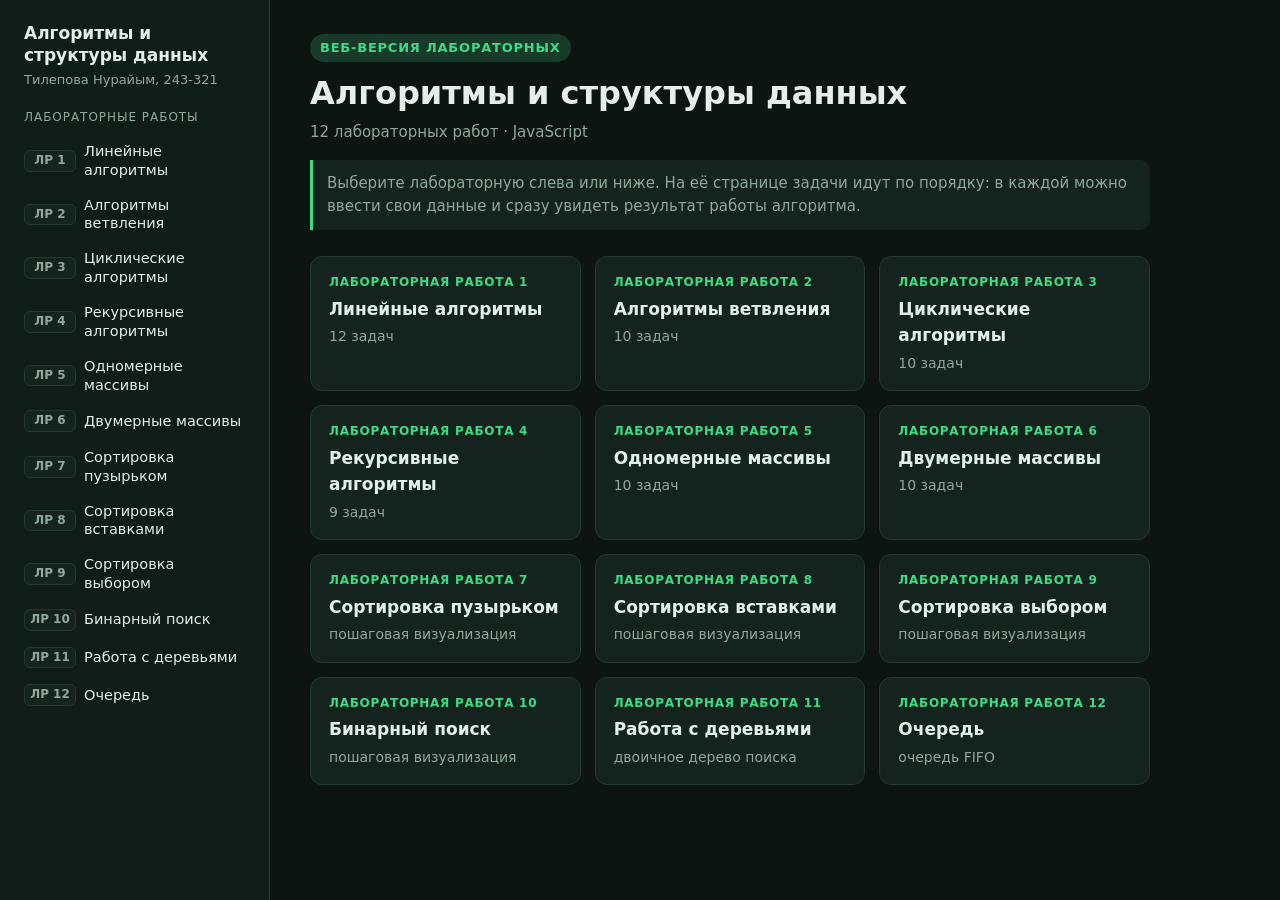
==== web/index.html @ 8694693c "Add web version of all labs" ====
<!doctype html>
<html lang="ru">
<head>
  <meta charset="utf-8">
  <meta name="viewport" content="width=device-width, initial-scale=1">
  <title>Алгоритмы и структуры данных — лабораторные работы</title>
  <link rel="stylesheet" href="assets/style.css">
</head>
<body>
  <noscript>Для работы страницы нужен включённый JavaScript.</noscript>
  <script src="assets/app.js"></script>
  <script>App.renderIndex();</script>
</body>
</html>
---- web/assets/style.css ----
/* Тёмная тема в зелёных тонах */
:root {
  --bg: #0d1512;
  --sidebar: #101c17;
  --surface: #14231d;
  --surface-2: #1a2d25;
  --text: #e3efe8;
  --muted: #8fa89b;
  --border: #24392f;
  --accent: #3ddc84;
  --accent-strong: #2bb36a;
  --accent-soft: #173a2a;
  --on-accent: #06140d;
  --ok-soft: #0f2a1d;
  --error: #ff8a80;
  --error-soft: #3a1a1a;
  --mark: #4a4317;
  --mark-border: #d9b938;
  --code-bg: #1d332a;
  --radius: 12px;
  color-scheme: dark;
}

* { box-sizing: border-box; }

html { scroll-behavior: smooth; }

body {
  margin: 0;
  font-family: "Segoe UI", system-ui, -apple-system, Roboto, sans-serif;
  font-size: 16px;
  line-height: 1.55;
  background: var(--bg);
  color: var(--text);
}

a { color: var(--accent); }

/* ---------- раскладка: боковое меню + содержимое ---------- */

.layout {
  display: grid;
  grid-template-columns: 270px 1fr;
  min-height: 100vh;
}

.sidebar {
  background: var(--sidebar);
  border-right: 1px solid var(--border);
  padding: 22px 14px;
  position: sticky;
  top: 0;
  height: 100vh;
  overflow-y: auto;
}

.brand {
  display: block;
  padding: 0 10px 18px;
  text-decoration: none;
  color: var(--text);
}
.brand .subject { font-weight: 700; font-size: 17px; line-height: 1.3; }
.brand .author { font-size: 13px; color: var(--muted); margin-top: 4px; }

.side-title {
  font-size: 12px;
  text-transform: uppercase;
  letter-spacing: 0.08em;
  color: var(--muted);
  padding: 0 10px 8px;
}

.side-nav { display: flex; flex-direction: column; gap: 2px; }

.side-nav a {
  display: grid;
  grid-template-columns: 52px 1fr;
  align-items: center;
  gap: 8px;
  padding: 7px 10px;
  border-radius: 9px;
  text-decoration: none;
  color: var(--text);
  font-size: 14.5px;
  line-height: 1.3;
}
.side-nav a .badge {
  font-size: 12px;
  font-weight: 600;
  color: var(--muted);
  background: var(--surface);
  border: 1px solid var(--border);
  border-radius: 6px;
  text-align: center;
  padding: 2px 0;
}
.side-nav a:hover { background: var(--surface); }
.side-nav a.current { background: var(--accent-soft); color: var(--accent); }
.side-nav a.current .badge { background: var(--accent); border-color: var(--accent); color: var(--on-accent); }

.mobile-nav { display: none; }

main {
  max-width: 920px;
  width: 100%;
  padding: 34px 40px 64px;
}

/* ---------- заголовок страницы ---------- */

.page-head { margin-bottom: 26px; }
.eyebrow {
  display: inline-block;
  font-size: 13px;
  font-weight: 600;
  letter-spacing: 0.06em;
  text-transform: uppercase;
  color: var(--accent);
  background: var(--accent-soft);
  padding: 4px 10px;
  border-radius: 999px;
}
h1 { font-size: 32px; line-height: 1.2; margin: 12px 0 8px; font-weight: 700; }
.meta { color: var(--muted); font-size: 15px; }
.hint {
  margin-top: 16px;
  padding: 12px 14px;
  border-left: 3px solid var(--accent);
  background: var(--surface);
  border-radius: 0 10px 10px 0;
  color: var(--muted);
  font-size: 15px;
}

h2 { font-size: 18px; margin: 0 0 6px; display: flex; align-items: center; gap: 10px; }
h2 .task-num {
  flex: none;
  padding: 3px 11px;
  border-radius: 8px;
  background: var(--accent-soft);
  color: var(--accent);
  font-size: 15px;
}

/* ---------- главная ---------- */

.lab-grid {
  display: grid;
  grid-template-columns: repeat(auto-fill, minmax(230px, 1fr));
  gap: 14px;
}

.lab-card {
  display: block;
  padding: 16px 18px;
  background: var(--surface);
  border: 1px solid var(--border);
  border-radius: var(--radius);
  text-decoration: none;
  color: var(--text);
  transition: border-color 0.15s, transform 0.15s;
}
.lab-card:hover { border-color: var(--accent); transform: translateY(-2px); }
.lab-card .num { font-size: 12px; font-weight: 600; letter-spacing: 0.06em; text-transform: uppercase; color: var(--accent); }
.lab-card .name { font-weight: 600; font-size: 17px; margin: 4px 0; }
.lab-card .count { font-size: 14px; color: var(--muted); }

/* ---------- карточка задачи ---------- */

.task {
  background: var(--surface);
  border: 1px solid var(--border);
  border-radius: var(--radius);
  padding: 18px 20px 20px;
  margin-bottom: 16px;
  scroll-margin-top: 16px;
}

.task .statement { margin: 4px 0 14px; color: var(--text); }
code {
  background: var(--code-bg);
  padding: 1px 6px;
  border-radius: 5px;
  font-size: 0.92em;
  font-family: Consolas, "Cascadia Mono", monospace;
}

.fields { display: flex; flex-wrap: wrap; gap: 10px 14px; align-items: flex-end; }
.field { display: flex; flex-direction: column; gap: 4px; }
.field.wide { flex: 1 1 100%; }
.field label { font-size: 13.5px; color: var(--muted); }

.field input, .field textarea {
  font: inherit;
  color: var(--text);
  background: var(--bg);
  border: 1px solid var(--border);
  border-radius: 8px;
  padding: 7px 10px;
  min-width: 0;
}
.field input { width: 130px; }
.field.wide input { width: 100%; }
.field textarea { width: 100%; min-height: 110px; font-family: Consolas, "Cascadia Mono", monospace; resize: vertical; }
.field input:focus, .field textarea:focus { outline: none; border-color: var(--accent); box-shadow: 0 0 0 3px var(--accent-soft); }

.actions { display: flex; flex-wrap: wrap; gap: 8px; margin-top: 14px; }

button {
  font: inherit;
  font-size: 15px;
  border: 1px solid var(--border);
  background: var(--surface-2);
  color: var(--text);
  border-radius: 8px;
  padding: 7px 14px;
  cursor: pointer;
}
button:hover { border-color: var(--accent); color: var(--accent); }
button.primary { background: var(--accent); border-color: var(--accent); color: var(--on-accent); font-weight: 600; }
button.primary:hover { background: var(--accent-strong); color: var(--on-accent); }

.output {
  margin-top: 14px;
  padding: 12px 14px;
  border-radius: 8px;
  background: var(--ok-soft);
  border: 1px solid #1f4a33;
  white-space: pre-wrap;
  font-family: Consolas, "Cascadia Mono", monospace;
  font-size: 15px;
  overflow-x: auto;
}
.output.error { background: var(--error-soft); border-color: #5a2626; color: var(--error); font-family: inherit; }
.output:empty { display: none; }
.output.rich { white-space: normal; font-family: inherit; background: var(--bg); border-color: var(--border); }

/* ---------- таблица шагов ---------- */

.steps { border-collapse: collapse; width: 100%; font-size: 15px; }
.steps th, .steps td { padding: 7px 8px; border-bottom: 1px solid var(--border); text-align: left; vertical-align: top; }
.steps th { color: var(--muted); font-weight: 500; font-size: 13px; }
.steps td:first-child { white-space: nowrap; color: var(--muted); }
.steps .cells { flex-wrap: nowrap; }
.steps td:last-child { min-width: 180px; }

.cells { display: flex; flex-wrap: wrap; gap: 4px; }
.cell {
  min-width: 36px;
  padding: 3px 6px;
  border-radius: 6px;
  border: 1px solid var(--border);
  background: var(--surface);
  text-align: center;
  font-family: Consolas, "Cascadia Mono", monospace;
}
.cell.done { background: var(--accent-soft); border-color: var(--accent-strong); color: var(--accent); }
.cell.hot { background: var(--mark); border-color: var(--mark-border); }
.cell.mid { background: var(--accent); border-color: var(--accent); color: var(--on-accent); font-weight: 700; }
.cell.out { opacity: 0.3; }

.summary { margin-top: 12px; font-size: 15px; }
.legend { display: flex; flex-wrap: wrap; gap: 14px; font-size: 13px; color: var(--muted); margin: 0 0 10px; }
.legend .cell { display: inline-block; min-width: 18px; padding: 0 4px; margin-right: 4px; vertical-align: middle; }

/* ---------- дерево ---------- */

.tree-box { overflow-x: auto; margin-top: 14px; border: 1px solid var(--border); border-radius: 10px; background: var(--bg); }
.tree-box svg { display: block; margin: 0 auto; }
.tree-box line { stroke: #3d5a4c; stroke-width: 2; }
.tree-box circle { fill: var(--surface-2); stroke: var(--accent); stroke-width: 2; }
.tree-box circle.on-path { fill: var(--accent-soft); }
.tree-box circle.found { fill: var(--mark); stroke: var(--mark-border); }
.tree-box text { fill: var(--text); font-size: 14px; font-family: Consolas, monospace; text-anchor: middle; dominant-baseline: central; }
.tree-empty { padding: 24px; text-align: center; color: var(--muted); }

/* ---------- очередь ---------- */

.queue-view { display: flex; align-items: center; gap: 8px; flex-wrap: wrap; margin-top: 14px; min-height: 52px; padding: 12px; border: 1px dashed var(--border); border-radius: 10px; }
.queue-end { font-size: 13px; color: var(--muted); }
.queue-item { padding: 8px 14px; border-radius: 8px; background: var(--accent-soft); border: 1px solid var(--accent-strong); font-weight: 600; }
.queue-item.first { background: var(--mark); border-color: var(--mark-border); }
.queue-empty { color: var(--muted); }

.log { margin-top: 12px; font-size: 14px; color: var(--muted); max-height: 200px; overflow-y: auto; }
.log div { padding: 3px 0; border-bottom: 1px dashed var(--border); }

.help { font-size: 14px; color: var(--muted); margin-top: 8px; }

/* ---------- переход между лабами ---------- */

.pager { display: flex; justify-content: space-between; gap: 12px; margin-top: 28px; flex-wrap: wrap; }
.pager a {
  flex: 1 1 240px;
  padding: 12px 16px;
  border: 1px solid var(--border);
  border-radius: 10px;
  background: var(--surface);
  text-decoration: none;
  color: var(--text);
}
.pager a:hover { border-color: var(--accent); }
.pager a.next { text-align: right; }
.pager small { display: block; color: var(--muted); font-size: 13px; }

/* ---------- мобильная версия ---------- */

@media (max-width: 860px) {
  .layout { grid-template-columns: 1fr; }
  .sidebar { display: none; }
  .mobile-nav {
    display: flex;
    gap: 10px;
    align-items: center;
    padding: 10px 16px;
    background: var(--sidebar);
    border-bottom: 1px solid var(--border);
    position: sticky;
    top: 0;
    z-index: 10;
  }
  .mobile-nav a { color: var(--text); font-weight: 700; text-decoration: none; white-space: nowrap; }
  .mobile-nav select {
    flex: 1;
    min-width: 0;
    font: inherit;
    font-size: 15px;
    color: var(--text);
    background: var(--surface);
    border: 1px solid var(--border);
    border-radius: 8px;
    padding: 7px 8px;
  }
  main { padding: 22px 16px 48px; }
  h1 { font-size: 25px; }
  .task { padding: 14px; }
  .field input { width: 110px; }
}
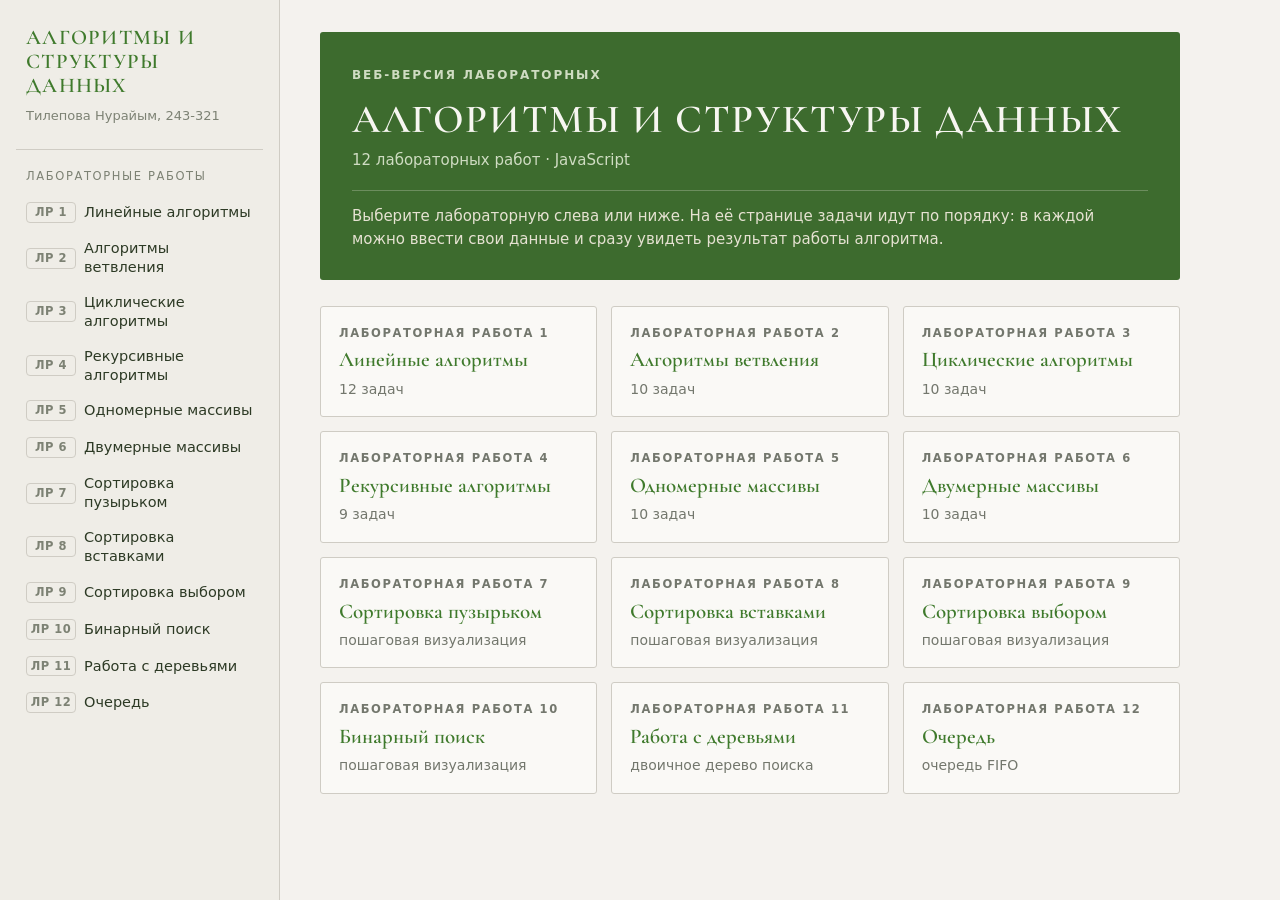
==== commit 59ae2f4f: "Restyle web version: olive and cream palette" ====
--- a/web/index.html
+++ b/web/index.html
@@ -4,6 +4,9 @@
   <meta charset="utf-8">
   <meta name="viewport" content="width=device-width, initial-scale=1">
   <title>Алгоритмы и структуры данных — лабораторные работы</title>
+  <link rel="preconnect" href="https://fonts.googleapis.com">
+  <link rel="preconnect" href="https://fonts.gstatic.com" crossorigin>
+  <link rel="stylesheet" href="https://fonts.googleapis.com/css2?family=Cormorant+Garamond:wght@500;600;700&display=swap">
   <link rel="stylesheet" href="assets/style.css">
 </head>
 <body>
--- a/web/assets/style.css
+++ b/web/assets/style.css
@@ -1,339 +1,379 @@
-/* Тёмная тема в зелёных тонах */
-:root {
-  --bg: #0d1512;
-  --sidebar: #101c17;
-  --surface: #14231d;
-  --surface-2: #1a2d25;
-  --text: #e3efe8;
-  --muted: #8fa89b;
-  --border: #24392f;
-  --accent: #3ddc84;
-  --accent-strong: #2bb36a;
-  --accent-soft: #173a2a;
-  --on-accent: #06140d;
-  --ok-soft: #0f2a1d;
-  --error: #ff8a80;
-  --error-soft: #3a1a1a;
-  --mark: #4a4317;
-  --mark-border: #d9b938;
-  --code-bg: #1d332a;
-  --radius: 12px;
-  color-scheme: dark;
-}
-
-* { box-sizing: border-box; }
-
-html { scroll-behavior: smooth; }
-
-body {
-  margin: 0;
-  font-family: "Segoe UI", system-ui, -apple-system, Roboto, sans-serif;
-  font-size: 16px;
-  line-height: 1.55;
-  background: var(--bg);
-  color: var(--text);
-}
-
-a { color: var(--accent); }
-
-/* ---------- раскладка: боковое меню + содержимое ---------- */
-
-.layout {
-  display: grid;
-  grid-template-columns: 270px 1fr;
-  min-height: 100vh;
-}
-
-.sidebar {
-  background: var(--sidebar);
-  border-right: 1px solid var(--border);
-  padding: 22px 14px;
-  position: sticky;
-  top: 0;
-  height: 100vh;
-  overflow-y: auto;
-}
-
-.brand {
-  display: block;
-  padding: 0 10px 18px;
-  text-decoration: none;
-  color: var(--text);
-}
-.brand .subject { font-weight: 700; font-size: 17px; line-height: 1.3; }
-.brand .author { font-size: 13px; color: var(--muted); margin-top: 4px; }
-
-.side-title {
-  font-size: 12px;
-  text-transform: uppercase;
-  letter-spacing: 0.08em;
-  color: var(--muted);
-  padding: 0 10px 8px;
-}
-
-.side-nav { display: flex; flex-direction: column; gap: 2px; }
-
-.side-nav a {
-  display: grid;
-  grid-template-columns: 52px 1fr;
-  align-items: center;
-  gap: 8px;
-  padding: 7px 10px;
-  border-radius: 9px;
-  text-decoration: none;
-  color: var(--text);
-  font-size: 14.5px;
-  line-height: 1.3;
-}
-.side-nav a .badge {
-  font-size: 12px;
-  font-weight: 600;
-  color: var(--muted);
-  background: var(--surface);
-  border: 1px solid var(--border);
-  border-radius: 6px;
-  text-align: center;
-  padding: 2px 0;
-}
-.side-nav a:hover { background: var(--surface); }
-.side-nav a.current { background: var(--accent-soft); color: var(--accent); }
-.side-nav a.current .badge { background: var(--accent); border-color: var(--accent); color: var(--on-accent); }
-
-.mobile-nav { display: none; }
-
-main {
-  max-width: 920px;
-  width: 100%;
-  padding: 34px 40px 64px;
-}
-
-/* ---------- заголовок страницы ---------- */
-
-.page-head { margin-bottom: 26px; }
-.eyebrow {
-  display: inline-block;
-  font-size: 13px;
-  font-weight: 600;
-  letter-spacing: 0.06em;
-  text-transform: uppercase;
-  color: var(--accent);
-  background: var(--accent-soft);
-  padding: 4px 10px;
-  border-radius: 999px;
-}
-h1 { font-size: 32px; line-height: 1.2; margin: 12px 0 8px; font-weight: 700; }
-.meta { color: var(--muted); font-size: 15px; }
-.hint {
-  margin-top: 16px;
-  padding: 12px 14px;
-  border-left: 3px solid var(--accent);
-  background: var(--surface);
-  border-radius: 0 10px 10px 0;
-  color: var(--muted);
-  font-size: 15px;
-}
-
-h2 { font-size: 18px; margin: 0 0 6px; display: flex; align-items: center; gap: 10px; }
-h2 .task-num {
-  flex: none;
-  padding: 3px 11px;
-  border-radius: 8px;
-  background: var(--accent-soft);
-  color: var(--accent);
-  font-size: 15px;
-}
-
-/* ---------- главная ---------- */
-
-.lab-grid {
-  display: grid;
-  grid-template-columns: repeat(auto-fill, minmax(230px, 1fr));
-  gap: 14px;
-}
-
-.lab-card {
-  display: block;
-  padding: 16px 18px;
-  background: var(--surface);
-  border: 1px solid var(--border);
-  border-radius: var(--radius);
-  text-decoration: none;
-  color: var(--text);
-  transition: border-color 0.15s, transform 0.15s;
-}
-.lab-card:hover { border-color: var(--accent); transform: translateY(-2px); }
-.lab-card .num { font-size: 12px; font-weight: 600; letter-spacing: 0.06em; text-transform: uppercase; color: var(--accent); }
-.lab-card .name { font-weight: 600; font-size: 17px; margin: 4px 0; }
-.lab-card .count { font-size: 14px; color: var(--muted); }
-
-/* ---------- карточка задачи ---------- */
-
-.task {
-  background: var(--surface);
-  border: 1px solid var(--border);
-  border-radius: var(--radius);
-  padding: 18px 20px 20px;
-  margin-bottom: 16px;
-  scroll-margin-top: 16px;
-}
-
-.task .statement { margin: 4px 0 14px; color: var(--text); }
-code {
-  background: var(--code-bg);
-  padding: 1px 6px;
-  border-radius: 5px;
-  font-size: 0.92em;
-  font-family: Consolas, "Cascadia Mono", monospace;
-}
-
-.fields { display: flex; flex-wrap: wrap; gap: 10px 14px; align-items: flex-end; }
-.field { display: flex; flex-direction: column; gap: 4px; }
-.field.wide { flex: 1 1 100%; }
-.field label { font-size: 13.5px; color: var(--muted); }
-
-.field input, .field textarea {
-  font: inherit;
-  color: var(--text);
-  background: var(--bg);
-  border: 1px solid var(--border);
-  border-radius: 8px;
-  padding: 7px 10px;
-  min-width: 0;
-}
-.field input { width: 130px; }
-.field.wide input { width: 100%; }
-.field textarea { width: 100%; min-height: 110px; font-family: Consolas, "Cascadia Mono", monospace; resize: vertical; }
-.field input:focus, .field textarea:focus { outline: none; border-color: var(--accent); box-shadow: 0 0 0 3px var(--accent-soft); }
-
-.actions { display: flex; flex-wrap: wrap; gap: 8px; margin-top: 14px; }
-
-button {
-  font: inherit;
-  font-size: 15px;
-  border: 1px solid var(--border);
-  background: var(--surface-2);
-  color: var(--text);
-  border-radius: 8px;
-  padding: 7px 14px;
-  cursor: pointer;
-}
-button:hover { border-color: var(--accent); color: var(--accent); }
-button.primary { background: var(--accent); border-color: var(--accent); color: var(--on-accent); font-weight: 600; }
-button.primary:hover { background: var(--accent-strong); color: var(--on-accent); }
-
-.output {
-  margin-top: 14px;
-  padding: 12px 14px;
-  border-radius: 8px;
-  background: var(--ok-soft);
-  border: 1px solid #1f4a33;
-  white-space: pre-wrap;
-  font-family: Consolas, "Cascadia Mono", monospace;
-  font-size: 15px;
-  overflow-x: auto;
-}
-.output.error { background: var(--error-soft); border-color: #5a2626; color: var(--error); font-family: inherit; }
-.output:empty { display: none; }
-.output.rich { white-space: normal; font-family: inherit; background: var(--bg); border-color: var(--border); }
-
-/* ---------- таблица шагов ---------- */
-
-.steps { border-collapse: collapse; width: 100%; font-size: 15px; }
-.steps th, .steps td { padding: 7px 8px; border-bottom: 1px solid var(--border); text-align: left; vertical-align: top; }
-.steps th { color: var(--muted); font-weight: 500; font-size: 13px; }
-.steps td:first-child { white-space: nowrap; color: var(--muted); }
-.steps .cells { flex-wrap: nowrap; }
-.steps td:last-child { min-width: 180px; }
-
-.cells { display: flex; flex-wrap: wrap; gap: 4px; }
-.cell {
-  min-width: 36px;
-  padding: 3px 6px;
-  border-radius: 6px;
-  border: 1px solid var(--border);
-  background: var(--surface);
-  text-align: center;
-  font-family: Consolas, "Cascadia Mono", monospace;
-}
-.cell.done { background: var(--accent-soft); border-color: var(--accent-strong); color: var(--accent); }
-.cell.hot { background: var(--mark); border-color: var(--mark-border); }
-.cell.mid { background: var(--accent); border-color: var(--accent); color: var(--on-accent); font-weight: 700; }
-.cell.out { opacity: 0.3; }
-
-.summary { margin-top: 12px; font-size: 15px; }
-.legend { display: flex; flex-wrap: wrap; gap: 14px; font-size: 13px; color: var(--muted); margin: 0 0 10px; }
-.legend .cell { display: inline-block; min-width: 18px; padding: 0 4px; margin-right: 4px; vertical-align: middle; }
-
-/* ---------- дерево ---------- */
-
-.tree-box { overflow-x: auto; margin-top: 14px; border: 1px solid var(--border); border-radius: 10px; background: var(--bg); }
-.tree-box svg { display: block; margin: 0 auto; }
-.tree-box line { stroke: #3d5a4c; stroke-width: 2; }
-.tree-box circle { fill: var(--surface-2); stroke: var(--accent); stroke-width: 2; }
-.tree-box circle.on-path { fill: var(--accent-soft); }
-.tree-box circle.found { fill: var(--mark); stroke: var(--mark-border); }
-.tree-box text { fill: var(--text); font-size: 14px; font-family: Consolas, monospace; text-anchor: middle; dominant-baseline: central; }
-.tree-empty { padding: 24px; text-align: center; color: var(--muted); }
-
-/* ---------- очередь ---------- */
-
-.queue-view { display: flex; align-items: center; gap: 8px; flex-wrap: wrap; margin-top: 14px; min-height: 52px; padding: 12px; border: 1px dashed var(--border); border-radius: 10px; }
-.queue-end { font-size: 13px; color: var(--muted); }
-.queue-item { padding: 8px 14px; border-radius: 8px; background: var(--accent-soft); border: 1px solid var(--accent-strong); font-weight: 600; }
-.queue-item.first { background: var(--mark); border-color: var(--mark-border); }
-.queue-empty { color: var(--muted); }
-
-.log { margin-top: 12px; font-size: 14px; color: var(--muted); max-height: 200px; overflow-y: auto; }
-.log div { padding: 3px 0; border-bottom: 1px dashed var(--border); }
-
-.help { font-size: 14px; color: var(--muted); margin-top: 8px; }
-
-/* ---------- переход между лабами ---------- */
-
-.pager { display: flex; justify-content: space-between; gap: 12px; margin-top: 28px; flex-wrap: wrap; }
-.pager a {
-  flex: 1 1 240px;
-  padding: 12px 16px;
-  border: 1px solid var(--border);
-  border-radius: 10px;
-  background: var(--surface);
-  text-decoration: none;
-  color: var(--text);
-}
-.pager a:hover { border-color: var(--accent); }
-.pager a.next { text-align: right; }
-.pager small { display: block; color: var(--muted); font-size: 13px; }
-
-/* ---------- мобильная версия ---------- */
-
-@media (max-width: 860px) {
-  .layout { grid-template-columns: 1fr; }
-  .sidebar { display: none; }
-  .mobile-nav {
-    display: flex;
-    gap: 10px;
-    align-items: center;
-    padding: 10px 16px;
-    background: var(--sidebar);
-    border-bottom: 1px solid var(--border);
-    position: sticky;
-    top: 0;
-    z-index: 10;
-  }
-  .mobile-nav a { color: var(--text); font-weight: 700; text-decoration: none; white-space: nowrap; }
-  .mobile-nav select {
-    flex: 1;
-    min-width: 0;
-    font: inherit;
-    font-size: 15px;
-    color: var(--text);
-    background: var(--surface);
-    border: 1px solid var(--border);
-    border-radius: 8px;
-    padding: 7px 8px;
-  }
-  main { padding: 22px 16px 48px; }
-  h1 { font-size: 25px; }
-  .task { padding: 14px; }
-  .field input { width: 110px; }
-}
+/* Оливково-кремовая тема: тёплый светлый фон, тёмно-зелёные акценты, заголовки с засечками */
+:root {
+  --bg: #f4f2ee;
+  --surface: #faf9f6;
+  --surface-2: #f1efea;
+  --sidebar: #efede7;
+  --sidebar-hover: #e5e8dc;
+  --sidebar-text: #2d3a25;
+  --sidebar-muted: #7d8274;
+  --hero: #3d6b2e;
+  --text: #2b2f27;
+  --muted: #73776d;
+  --border: #cfccc4;
+  --accent: #2f5e1d;
+  --accent-strong: #244a16;
+  --heading: #3f7a2c;
+  --accent-soft: #e2ead6;
+  --on-accent: #f7f6f1;
+  --ok-soft: #eef2e6;
+  --ok-border: #c9d6b6;
+  --error: #9b2c2c;
+  --error-soft: #f6e3dc;
+  --mark: #f1e2a8;
+  --mark-border: #b8962d;
+  --code-bg: #e8e6df;
+  --radius: 3px;
+  --serif: "Cormorant Garamond", "Playfair Display", Georgia, "Times New Roman", serif;
+  color-scheme: light;
+}
+
+* { box-sizing: border-box; }
+html { scroll-behavior: smooth; }
+
+body {
+  margin: 0;
+  font-family: "Segoe UI", system-ui, -apple-system, Roboto, sans-serif;
+  font-size: 16px;
+  line-height: 1.55;
+  background: var(--bg);
+  color: var(--text);
+}
+
+a { color: var(--accent); }
+
+/* ---------- раскладка: боковое меню + содержимое ---------- */
+
+.layout { display: grid; grid-template-columns: 280px 1fr; min-height: 100vh; }
+
+.sidebar {
+  background: var(--sidebar);
+  border-right: 1px solid var(--border);
+  color: var(--sidebar-text);
+  padding: 26px 16px;
+  position: sticky;
+  top: 0;
+  height: 100vh;
+  overflow-y: auto;
+}
+
+.brand { display: block; padding: 0 10px 22px; text-decoration: none; color: var(--heading); }
+.brand .subject {
+  font-family: var(--serif);
+  font-size: 21px;
+  font-weight: 600;
+  line-height: 1.15;
+  text-transform: uppercase;
+  letter-spacing: 0.06em;
+}
+.brand .author { font-size: 13px; color: var(--sidebar-muted); margin-top: 8px; }
+
+.side-title {
+  font-size: 11.5px;
+  text-transform: uppercase;
+  letter-spacing: 0.14em;
+  color: var(--sidebar-muted);
+  padding: 0 10px 10px;
+  border-top: 1px solid var(--border);
+  padding-top: 18px;
+}
+
+.side-nav { display: flex; flex-direction: column; gap: 2px; }
+.side-nav a {
+  display: grid;
+  grid-template-columns: 50px 1fr;
+  align-items: center;
+  gap: 8px;
+  padding: 7px 10px;
+  border-radius: var(--radius);
+  text-decoration: none;
+  color: var(--sidebar-text);
+  font-size: 14.5px;
+  line-height: 1.3;
+}
+.side-nav a .badge {
+  font-size: 11.5px;
+  font-weight: 600;
+  letter-spacing: 0.04em;
+  color: var(--sidebar-muted);
+  border: 1px solid var(--border);
+  border-radius: 4px;
+  text-align: center;
+  padding: 2px 0;
+}
+.side-nav a:hover { background: var(--sidebar-hover); }
+.side-nav a.current { background: var(--accent); color: var(--on-accent); font-weight: 600; }
+.side-nav a.current .badge { background: var(--on-accent); border-color: var(--on-accent); color: var(--accent); }
+
+.mobile-nav { display: none; }
+
+main { max-width: 940px; width: 100%; padding: 32px 40px 64px; }
+
+/* ---------- шапка страницы: зелёная плашка ---------- */
+
+.page-head {
+  background: var(--hero);
+  color: var(--on-accent);
+  border-radius: var(--radius);
+  padding: 30px 32px 28px;
+  margin-bottom: 26px;
+}
+.eyebrow {
+  display: inline-block;
+  font-size: 12px;
+  font-weight: 600;
+  letter-spacing: 0.16em;
+  text-transform: uppercase;
+  color: #cfdcc2;
+}
+h1 {
+  font-family: var(--serif);
+  font-size: 40px;
+  line-height: 1.1;
+  margin: 10px 0 8px;
+  font-weight: 600;
+  text-transform: uppercase;
+  letter-spacing: 0.04em;
+}
+.meta { color: #cfdcc2; font-size: 15px; }
+.hint {
+  margin-top: 18px;
+  padding-top: 14px;
+  border-top: 1px solid rgba(247, 244, 234, 0.25);
+  color: #e6e2d2;
+  font-size: 15px;
+}
+
+h2 {
+  font-family: var(--serif);
+  font-size: 22px;
+  font-weight: 600;
+  margin: 0 0 6px;
+  color: var(--heading);
+  text-transform: uppercase;
+  letter-spacing: 0.05em;
+  display: flex;
+  align-items: center;
+  gap: 12px;
+}
+h2 .task-num {
+  flex: none;
+  font-family: "Segoe UI", system-ui, sans-serif;
+  font-size: 12px;
+  font-weight: 700;
+  letter-spacing: 0.1em;
+  padding: 4px 10px;
+  border-radius: 4px;
+  background: var(--accent);
+  color: var(--on-accent);
+}
+
+/* ---------- главная ---------- */
+
+.lab-grid { display: grid; grid-template-columns: repeat(auto-fill, minmax(230px, 1fr)); gap: 14px; }
+.lab-card {
+  display: block;
+  padding: 18px 18px 16px;
+  background: var(--surface);
+  border: 1px solid var(--border);
+  border-radius: var(--radius);
+  text-decoration: none;
+  color: var(--text);
+  transition: border-color 0.15s, transform 0.15s, box-shadow 0.15s;
+}
+.lab-card:hover { border-color: var(--accent); transform: translateY(-2px); box-shadow: 0 6px 18px rgba(52, 73, 42, 0.12); }
+.lab-card .num { font-size: 11.5px; font-weight: 600; letter-spacing: 0.14em; text-transform: uppercase; color: var(--muted); }
+.lab-card .name {
+  font-family: var(--serif);
+  font-size: 21px;
+  font-weight: 600;
+  line-height: 1.15;
+  color: var(--heading);
+  margin: 6px 0 6px;
+}
+.lab-card .count { font-size: 14px; color: var(--muted); }
+
+/* ---------- карточка задачи ---------- */
+
+.task {
+  background: var(--surface);
+  border: 1px solid var(--border);
+  border-radius: var(--radius);
+  padding: 20px 22px 22px;
+  margin-bottom: 16px;
+  scroll-margin-top: 16px;
+}
+.task .statement { margin: 6px 0 16px; }
+
+code {
+  background: var(--code-bg);
+  padding: 1px 6px;
+  border-radius: 4px;
+  font-size: 0.92em;
+  font-family: Consolas, "Cascadia Mono", monospace;
+}
+
+.fields { display: flex; flex-wrap: wrap; gap: 10px 14px; align-items: flex-end; }
+.field { display: flex; flex-direction: column; gap: 4px; }
+.field.wide { flex: 1 1 100%; }
+.field label { font-size: 13px; color: var(--muted); letter-spacing: 0.02em; }
+
+.field input, .field textarea {
+  font: inherit;
+  color: var(--text);
+  background: #fffdf8;
+  border: 1px solid var(--border);
+  border-radius: 4px;
+  padding: 7px 10px;
+  min-width: 0;
+}
+.field input { width: 130px; }
+.field.wide input { width: 100%; }
+.field textarea { width: 100%; min-height: 110px; font-family: Consolas, "Cascadia Mono", monospace; resize: vertical; }
+.field input:focus, .field textarea:focus { outline: none; border-color: var(--accent); box-shadow: 0 0 0 3px var(--accent-soft); }
+
+.actions { display: flex; flex-wrap: wrap; gap: 8px; margin-top: 14px; }
+
+button {
+  font: inherit;
+  font-size: 13px;
+  font-weight: 600;
+  letter-spacing: 0.08em;
+  text-transform: uppercase;
+  border: 1px solid var(--accent);
+  background: transparent;
+  color: var(--accent);
+  border-radius: 4px;
+  padding: 8px 16px;
+  cursor: pointer;
+}
+button:hover { background: var(--accent-soft); }
+button.primary { background: var(--accent); color: var(--on-accent); }
+button.primary:hover { background: var(--accent-strong); }
+
+.output {
+  margin-top: 14px;
+  padding: 12px 14px;
+  border-radius: 4px;
+  background: var(--ok-soft);
+  border: 1px solid var(--ok-border);
+  border-left: 3px solid var(--accent);
+  white-space: pre-wrap;
+  font-family: Consolas, "Cascadia Mono", monospace;
+  font-size: 15px;
+  overflow-x: auto;
+}
+.output.error { background: var(--error-soft); border-color: #e2b8a8; border-left-color: var(--error); color: var(--error); font-family: inherit; }
+.output:empty { display: none; }
+.output.rich { white-space: normal; font-family: inherit; background: var(--surface-2); border-color: var(--border); border-left-color: var(--border); }
+
+/* ---------- таблица шагов ---------- */
+
+.steps { border-collapse: collapse; width: 100%; font-size: 15px; }
+.steps th, .steps td { padding: 7px 8px; border-bottom: 1px solid var(--border); text-align: left; vertical-align: top; }
+.steps th { color: var(--muted); font-weight: 600; font-size: 11.5px; letter-spacing: 0.1em; text-transform: uppercase; }
+.steps td:first-child { white-space: nowrap; color: var(--muted); }
+.steps .cells { flex-wrap: nowrap; }
+.steps td:last-child { min-width: 180px; }
+
+.cells { display: flex; flex-wrap: wrap; gap: 4px; }
+.cell {
+  min-width: 36px;
+  padding: 3px 6px;
+  border-radius: 4px;
+  border: 1px solid var(--border);
+  background: #fffdf8;
+  text-align: center;
+  font-family: Consolas, "Cascadia Mono", monospace;
+}
+.cell.done { background: var(--accent-soft); border-color: #a9b98c; color: var(--accent-strong); }
+.cell.hot { background: var(--mark); border-color: var(--mark-border); }
+.cell.mid { background: var(--accent); border-color: var(--accent); color: var(--on-accent); font-weight: 700; }
+.cell.out { opacity: 0.3; }
+
+.summary { margin-top: 12px; font-size: 15px; }
+.legend { display: flex; flex-wrap: wrap; gap: 14px; font-size: 13px; color: var(--muted); margin: 0 0 10px; }
+.legend .cell { display: inline-block; min-width: 18px; padding: 0 4px; margin-right: 4px; vertical-align: middle; }
+
+/* ---------- дерево ---------- */
+
+.tree-box { overflow-x: auto; margin-top: 14px; border: 1px solid var(--border); border-radius: var(--radius); background: #fffdf8; }
+.tree-box svg { display: block; margin: 0 auto; }
+.tree-box line { stroke: #a9b398; stroke-width: 2; }
+.tree-box circle { fill: var(--surface); stroke: var(--accent); stroke-width: 2; }
+.tree-box circle.on-path { fill: var(--accent-soft); }
+.tree-box circle.found { fill: var(--accent); stroke: var(--accent-strong); }
+.tree-box circle.found + text { fill: var(--on-accent); font-weight: 700; }
+.tree-box text { fill: var(--text); font-size: 14px; font-family: Consolas, monospace; text-anchor: middle; dominant-baseline: central; pointer-events: none; }
+.tree-empty { padding: 24px; text-align: center; color: var(--muted); }
+
+/* ---------- очередь ---------- */
+
+.queue-view {
+  display: flex; align-items: center; gap: 8px; flex-wrap: wrap;
+  margin-top: 14px; min-height: 56px; padding: 12px;
+  border: 1px dashed #c8c1aa; border-radius: var(--radius); background: #fffdf8;
+}
+.queue-end { font-size: 12px; letter-spacing: 0.08em; text-transform: uppercase; color: var(--muted); }
+.queue-item { padding: 8px 14px; border-radius: 4px; background: var(--accent-soft); border: 1px solid #a9b98c; color: var(--accent-strong); font-weight: 600; }
+.queue-item.first { background: var(--accent); border-color: var(--accent); color: var(--on-accent); }
+.queue-empty { color: var(--muted); }
+
+.log { margin-top: 12px; font-size: 14px; color: var(--muted); max-height: 200px; overflow-y: auto; font-family: Consolas, monospace; }
+.log div { padding: 3px 0; border-bottom: 1px dashed var(--border); }
+
+.help { font-size: 14px; color: var(--muted); margin-top: 8px; }
+
+/* ---------- переход между лабами ---------- */
+
+.pager { display: flex; justify-content: space-between; gap: 12px; margin-top: 28px; flex-wrap: wrap; }
+.pager a {
+  flex: 1 1 240px;
+  padding: 14px 18px;
+  border: 1px solid var(--border);
+  border-radius: var(--radius);
+  background: var(--surface);
+  text-decoration: none;
+  color: var(--accent-strong);
+  font-family: var(--serif);
+  font-size: 19px;
+  font-weight: 600;
+}
+.pager a:hover { border-color: var(--accent); }
+.pager a.next { text-align: right; }
+.pager small {
+  display: block;
+  font-family: "Segoe UI", system-ui, sans-serif;
+  color: var(--muted);
+  font-size: 11.5px;
+  font-weight: 600;
+  letter-spacing: 0.12em;
+  text-transform: uppercase;
+  margin-bottom: 2px;
+}
+
+/* ---------- мобильная версия ---------- */
+
+@media (max-width: 860px) {
+  .layout { grid-template-columns: 1fr; }
+  .sidebar { display: none; }
+  .mobile-nav {
+    display: flex; gap: 10px; align-items: center;
+    padding: 10px 16px;
+    background: var(--hero);
+    position: sticky; top: 0; z-index: 10;
+  }
+  .mobile-nav a { color: var(--on-accent); font-family: var(--serif); font-weight: 600; font-size: 18px; text-decoration: none; white-space: nowrap; }
+  .mobile-nav select {
+    flex: 1; min-width: 0;
+    font: inherit; font-size: 15px;
+    color: var(--text); background: var(--surface);
+    border: 1px solid var(--border); border-radius: 4px;
+    padding: 7px 8px;
+  }
+  main { padding: 18px 14px 48px; }
+  .page-head { padding: 22px 20px; }
+  h1 { font-size: 30px; }
+  .task { padding: 16px; }
+  .field input { width: 110px; }
+}
